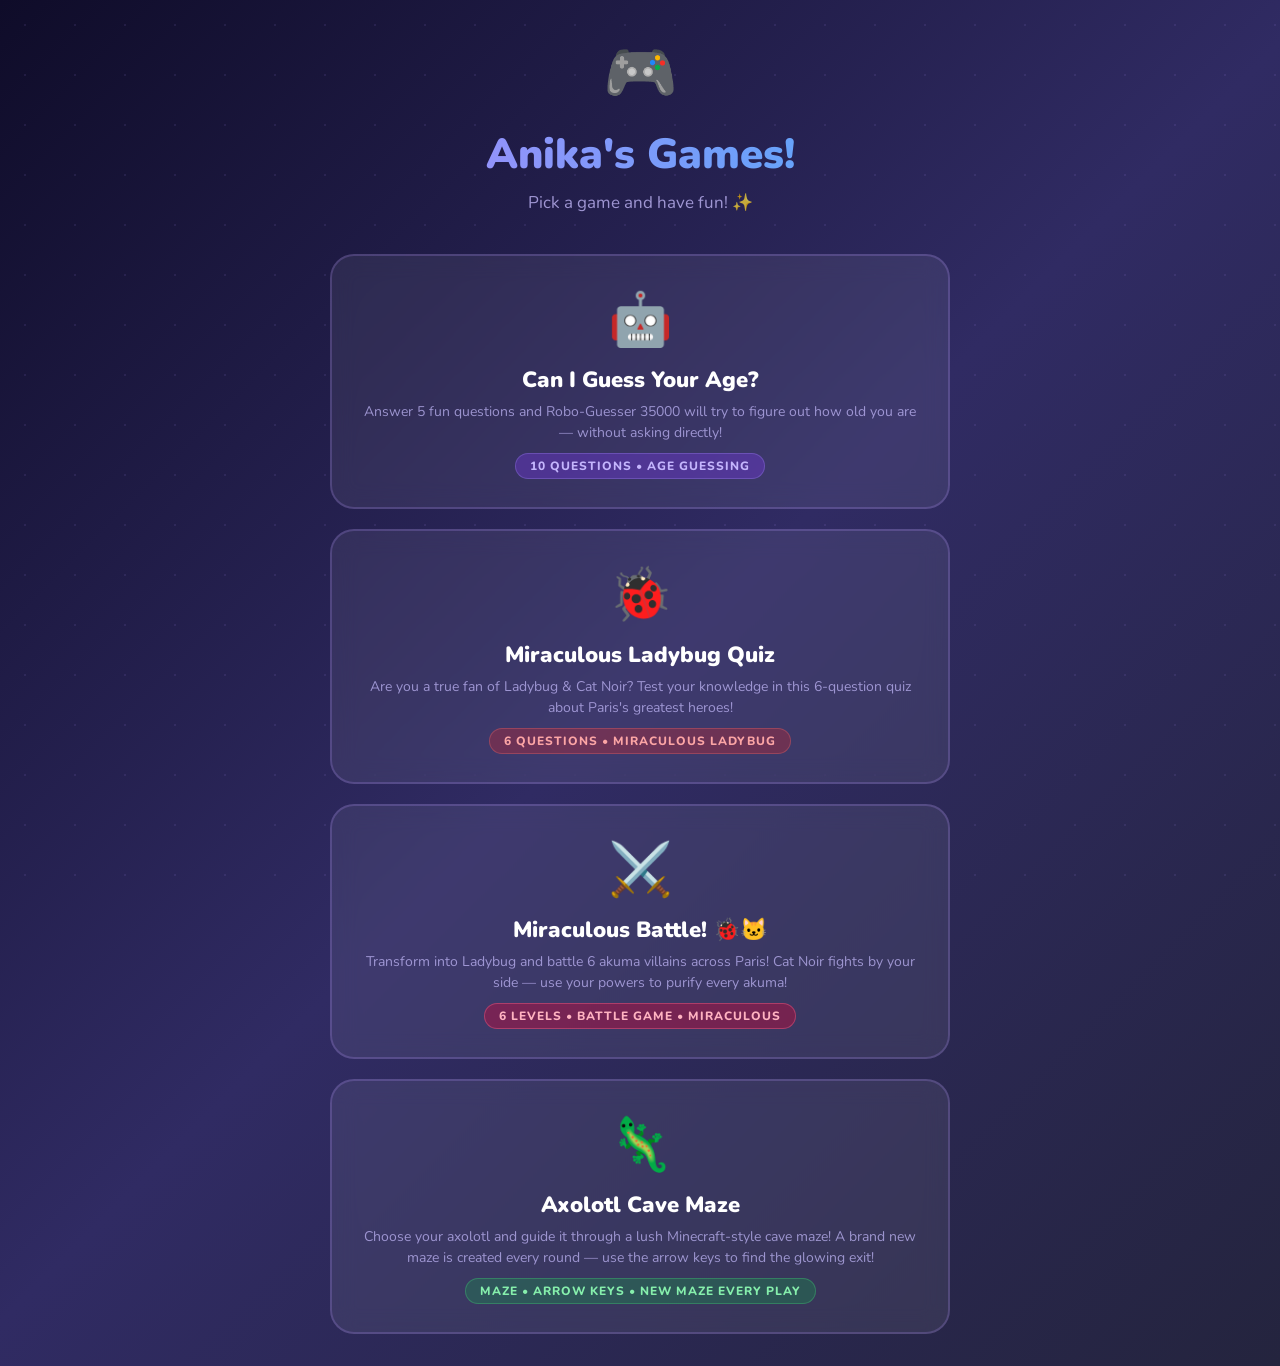
==== index.html @ 188d5bda "update" ====
<!DOCTYPE html>
<html lang="en">
<head>
  <meta charset="UTF-8" />
  <meta name="viewport" content="width=device-width, initial-scale=1.0" />
  <title>🎮 Apps by Anika</title>
  <style>
    @import url('https://fonts.googleapis.com/css2?family=Nunito:wght@400;700;900&display=swap');
    * { box-sizing: border-box; margin: 0; padding: 0; }
    body {
      font-family: 'Nunito', sans-serif;
      min-height: 100vh;
      background: linear-gradient(135deg, #0f0c29, #302b63, #24243e);
      display: flex; align-items: center; justify-content: center;
      padding: 32px 16px;
    }
    body::before {
      content: '';
      position: fixed; inset: 0;
      background-image: radial-gradient(circle, rgba(180,150,255,0.1) 1px, transparent 1px);
      background-size: 50px 50px;
      pointer-events: none; z-index: 0;
    }
    .container { position: relative; z-index: 1; width: 100%; max-width: 620px; text-align: center; }
    .title { font-size: 42px; font-weight: 900;
      background: linear-gradient(90deg, #a78bfa, #60a5fa, #f472b6, #a78bfa);
      background-size: 250%; -webkit-background-clip: text; -webkit-text-fill-color: transparent;
      animation: shimmer 4s linear infinite; margin-bottom: 8px; }
    .sub { font-size: 17px; color: rgba(200,190,255,0.75); margin-bottom: 40px; }
    .games { display: grid; gap: 20px; }
    .game-card {
      background: rgba(255,255,255,0.07); backdrop-filter: blur(12px);
      border: 2px solid rgba(180,150,255,0.22); border-radius: 24px;
      padding: 28px 28px; text-decoration: none;
      transition: transform 0.18s, box-shadow 0.18s;
      display: block;
    }
    .game-card:hover { transform: translateY(-4px); box-shadow: 0 12px 40px rgba(124,58,237,0.4); }
    .game-icon { font-size: 52px; display: block; margin-bottom: 10px; }
    .game-title { font-size: 22px; font-weight: 900; color: white; margin-bottom: 6px; }
    .game-desc { font-size: 14px; color: rgba(200,190,255,0.7); line-height: 1.5; }
    .badge {
      display: inline-block; margin-top: 10px;
      padding: 4px 14px; border-radius: 20px;
      font-size: 12px; font-weight: 800; letter-spacing: 1px;
    }
    .badge-purple { background: rgba(124,58,237,0.35); color: #c4b5fd; border: 1px solid rgba(167,139,250,0.3); }
    .badge-red    { background: rgba(220,38,38,0.3);   color: #fca5a5; border: 1px solid rgba(248,113,113,0.3); }
    .badge-pink   { background: rgba(230,0,50,0.35);   color: #ffb3c1; border: 1px solid rgba(255,100,140,0.4); }
    .badge-green  { background: rgba(22,163,74,0.3);   color: #86efac; border: 1px solid rgba(74,222,128,0.3); }
    @keyframes shimmer { from{background-position:0%} to{background-position:250%} }
  </style>
</head>
<body>
<div class="container">
  <div style="font-size:60px;margin-bottom:12px">🎮</div>
  <div class="title">Anika's Games!</div>
  <p class="sub">Pick a game and have fun! ✨</p>
  <div class="games">
    <a href="age_guesser.html" class="game-card">
      <span class="game-icon">🤖</span>
      <div class="game-title">Can I Guess Your Age?</div>
      <div class="game-desc">Answer 5 fun questions and Robo-Guesser 35000 will try to figure out how old you are — without asking directly!</div>
      <span class="badge badge-purple">10 QUESTIONS • AGE GUESSING</span>
    </a>
    <a href="miraculous_ladybug_quiz.html" class="game-card">
      <span class="game-icon">🐞</span>
      <div class="game-title">Miraculous Ladybug Quiz</div>
      <div class="game-desc">Are you a true fan of Ladybug & Cat Noir? Test your knowledge in this 6-question quiz about Paris's greatest heroes!</div>
      <span class="badge badge-red">6 QUESTIONS • MIRACULOUS LADYBUG</span>
    </a>
    <a href="miraculous_battle.html" class="game-card">
      <span class="game-icon">⚔️</span>
      <div class="game-title">Miraculous Battle! 🐞🐱</div>
      <div class="game-desc">Transform into Ladybug and battle 6 akuma villains across Paris! Cat Noir fights by your side — use your powers to purify every akuma!</div>
      <span class="badge badge-pink">6 LEVELS • BATTLE GAME • MIRACULOUS</span>
    </a>
    <a href="axolotl-maze/index.html" class="game-card">
      <span class="game-icon">🦎</span>
      <div class="game-title">Axolotl Cave Maze</div>
      <div class="game-desc">Choose your axolotl and guide it through a lush Minecraft-style cave maze! A brand new maze is created every round — use the arrow keys to find the glowing exit!</div>
      <span class="badge badge-green">MAZE • ARROW KEYS • NEW MAZE EVERY PLAY</span>
    </a>
  </div>
</div>
</body>
</html>
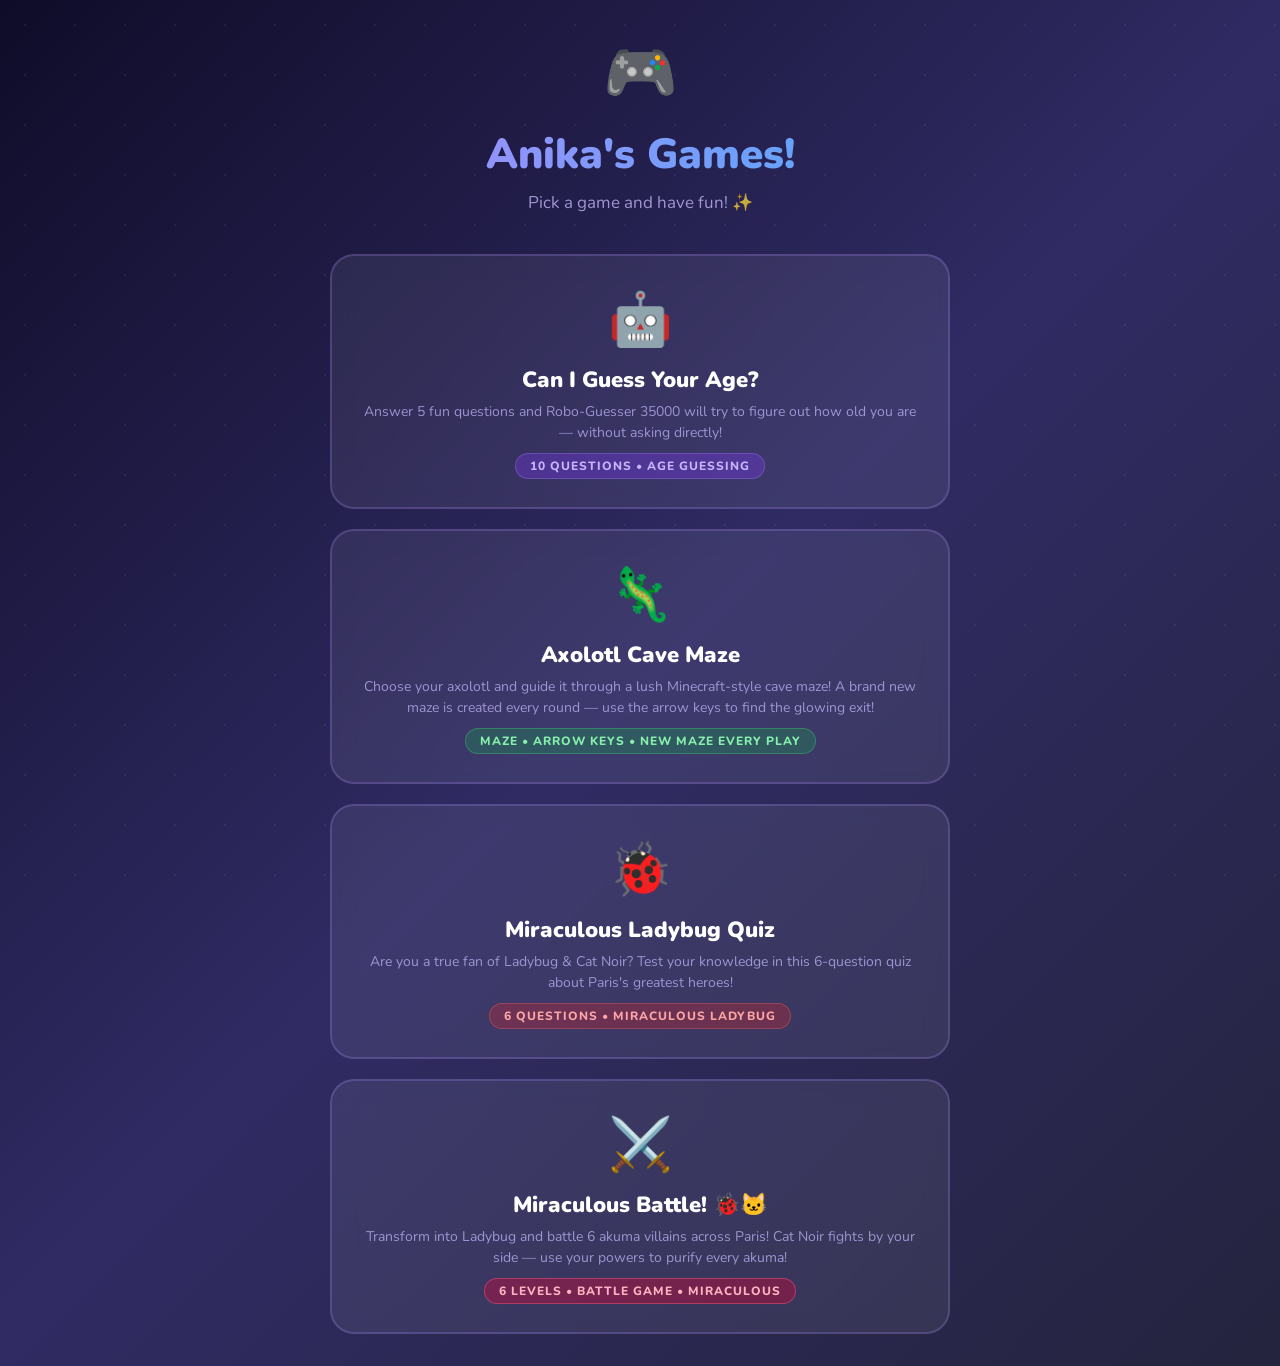
==== commit eda3369e: "update" ====
--- a/index.html
+++ b/index.html
@@ -63,6 +63,12 @@
       <div class="game-desc">Answer 5 fun questions and Robo-Guesser 35000 will try to figure out how old you are — without asking directly!</div>
       <span class="badge badge-purple">10 QUESTIONS • AGE GUESSING</span>
     </a>
+    <a href="axolotl-maze/index.html" class="game-card">
+      <span class="game-icon">🦎</span>
+      <div class="game-title">Axolotl Cave Maze</div>
+      <div class="game-desc">Choose your axolotl and guide it through a lush Minecraft-style cave maze! A brand new maze is created every round — use the arrow keys to find the glowing exit!</div>
+      <span class="badge badge-green">MAZE • ARROW KEYS • NEW MAZE EVERY PLAY</span>
+    </a>
     <a href="miraculous_ladybug_quiz.html" class="game-card">
       <span class="game-icon">🐞</span>
       <div class="game-title">Miraculous Ladybug Quiz</div>
@@ -75,12 +81,7 @@
       <div class="game-desc">Transform into Ladybug and battle 6 akuma villains across Paris! Cat Noir fights by your side — use your powers to purify every akuma!</div>
       <span class="badge badge-pink">6 LEVELS • BATTLE GAME • MIRACULOUS</span>
     </a>
-    <a href="axolotl-maze/index.html" class="game-card">
-      <span class="game-icon">🦎</span>
-      <div class="game-title">Axolotl Cave Maze</div>
-      <div class="game-desc">Choose your axolotl and guide it through a lush Minecraft-style cave maze! A brand new maze is created every round — use the arrow keys to find the glowing exit!</div>
-      <span class="badge badge-green">MAZE • ARROW KEYS • NEW MAZE EVERY PLAY</span>
-    </a>
+  
   </div>
 </div>
 </body>
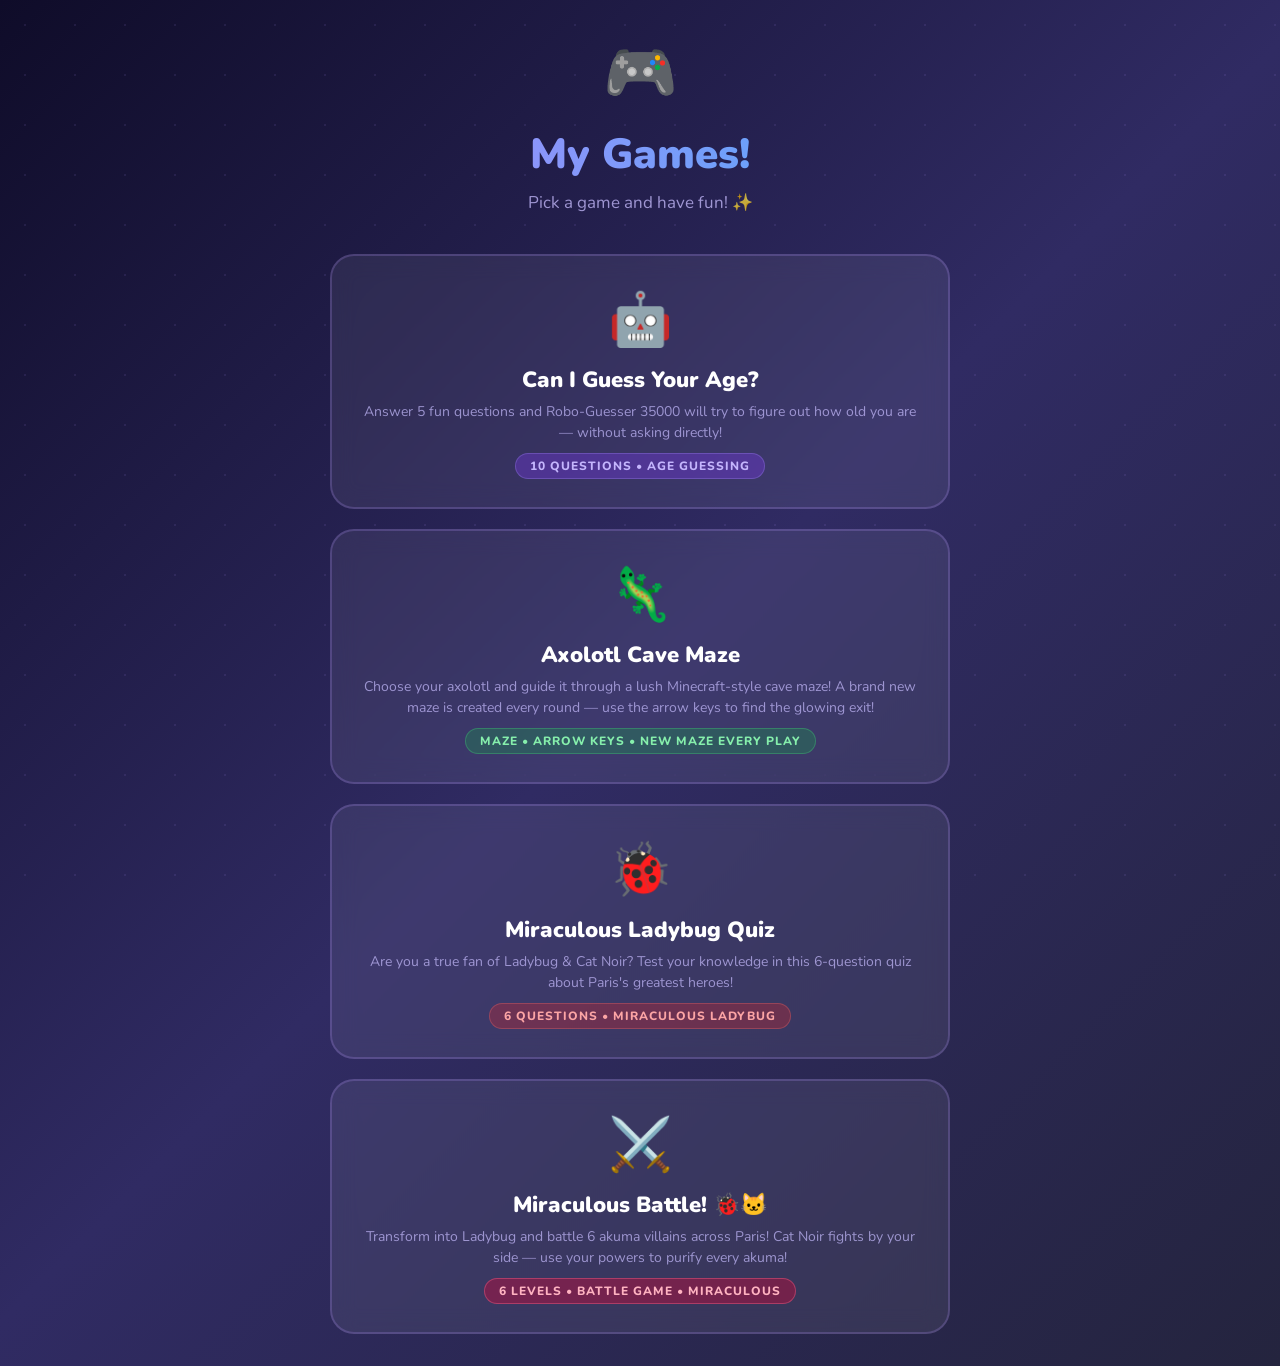
==== commit 2e5a0fe4: "Update index.html" ====
--- a/index.html
+++ b/index.html
@@ -3,7 +3,7 @@
 <head>
   <meta charset="UTF-8" />
   <meta name="viewport" content="width=device-width, initial-scale=1.0" />
-  <title>🎮 Apps by Anika</title>
+  <title>🎮 My Apps</title>
   <style>
     @import url('https://fonts.googleapis.com/css2?family=Nunito:wght@400;700;900&display=swap');
     * { box-sizing: border-box; margin: 0; padding: 0; }
@@ -54,7 +54,7 @@
 <body>
 <div class="container">
   <div style="font-size:60px;margin-bottom:12px">🎮</div>
-  <div class="title">Anika's Games!</div>
+  <div class="title">My Games!</div>
   <p class="sub">Pick a game and have fun! ✨</p>
   <div class="games">
     <a href="age_guesser.html" class="game-card">
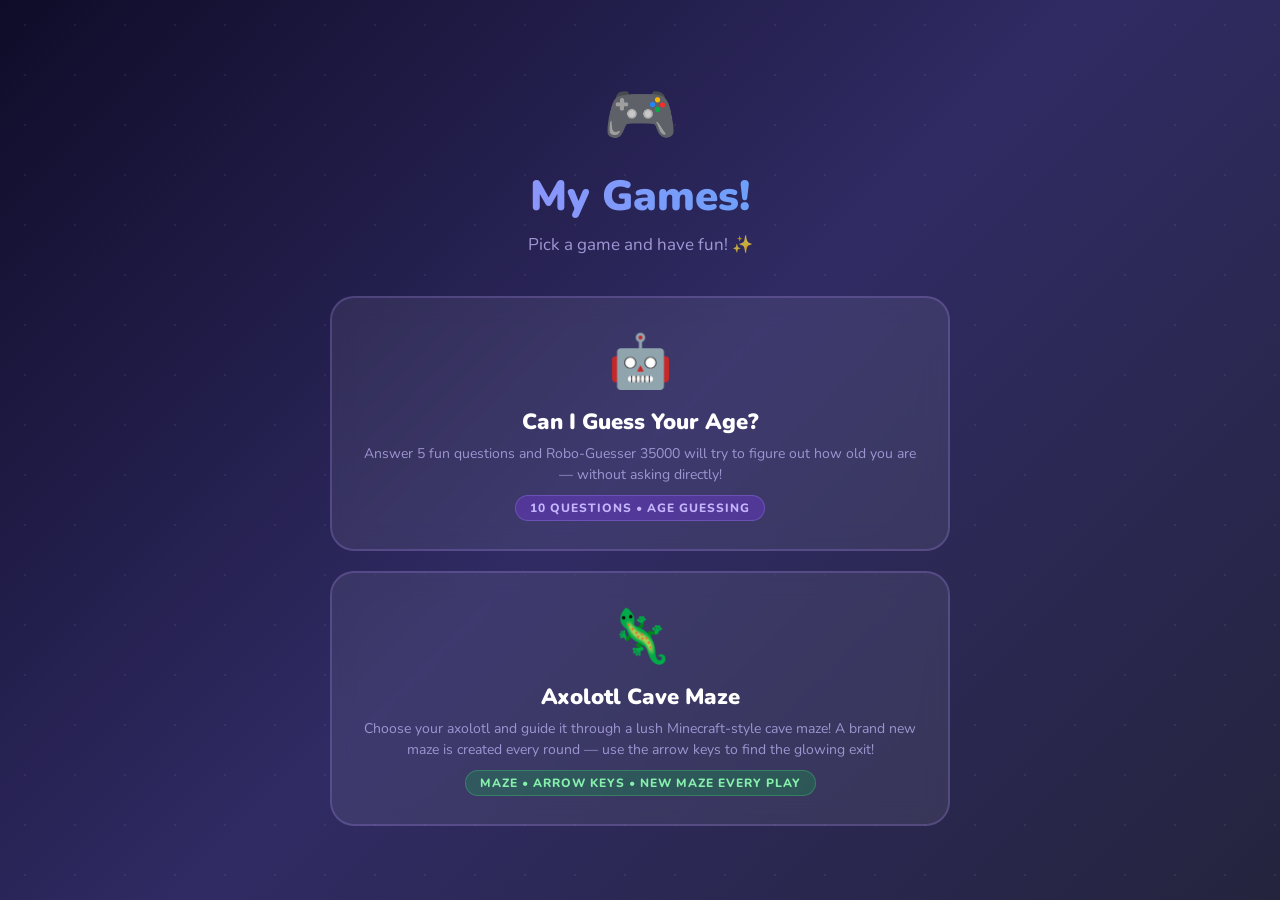
==== commit a1143c32: "update" ====
--- a/index.html
+++ b/index.html
@@ -69,19 +69,6 @@
       <div class="game-desc">Choose your axolotl and guide it through a lush Minecraft-style cave maze! A brand new maze is created every round — use the arrow keys to find the glowing exit!</div>
       <span class="badge badge-green">MAZE • ARROW KEYS • NEW MAZE EVERY PLAY</span>
     </a>
-    <a href="miraculous_ladybug_quiz.html" class="game-card">
-      <span class="game-icon">🐞</span>
-      <div class="game-title">Miraculous Ladybug Quiz</div>
-      <div class="game-desc">Are you a true fan of Ladybug & Cat Noir? Test your knowledge in this 6-question quiz about Paris's greatest heroes!</div>
-      <span class="badge badge-red">6 QUESTIONS • MIRACULOUS LADYBUG</span>
-    </a>
-    <a href="miraculous_battle.html" class="game-card">
-      <span class="game-icon">⚔️</span>
-      <div class="game-title">Miraculous Battle! 🐞🐱</div>
-      <div class="game-desc">Transform into Ladybug and battle 6 akuma villains across Paris! Cat Noir fights by your side — use your powers to purify every akuma!</div>
-      <span class="badge badge-pink">6 LEVELS • BATTLE GAME • MIRACULOUS</span>
-    </a>
-  
   </div>
 </div>
 </body>
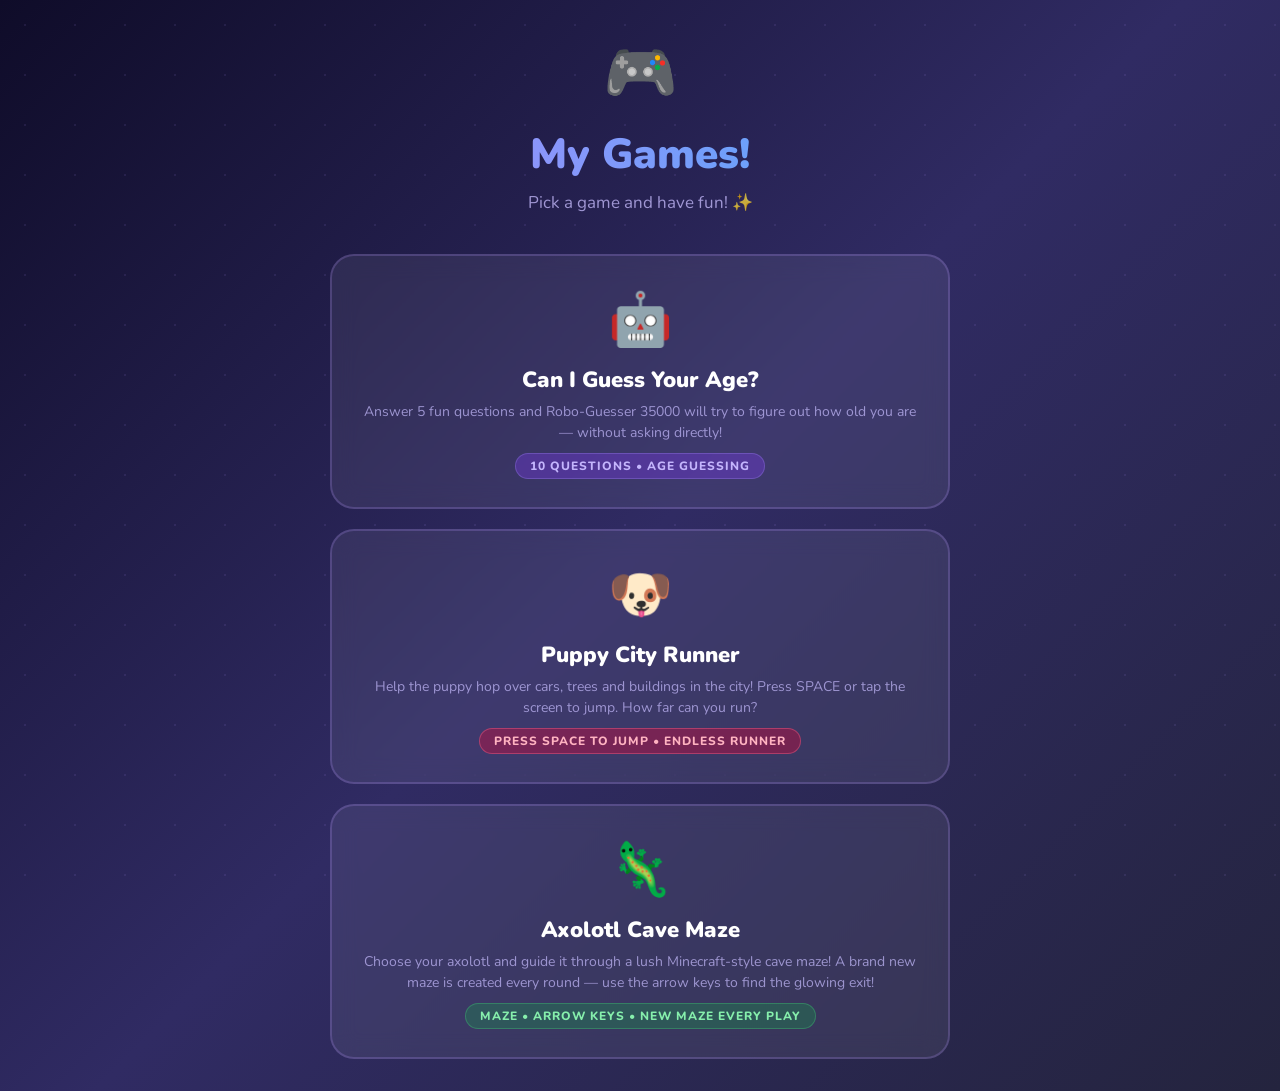
==== commit c193f86b: "update" ====
--- a/index.html
+++ b/index.html
@@ -63,6 +63,12 @@
       <div class="game-desc">Answer 5 fun questions and Robo-Guesser 35000 will try to figure out how old you are — without asking directly!</div>
       <span class="badge badge-purple">10 QUESTIONS • AGE GUESSING</span>
     </a>
+    <a href="puppy-runner.html" class="game-card">
+      <span class="game-icon">🐶</span>
+      <div class="game-title">Puppy City Runner</div>
+      <div class="game-desc">Help the puppy hop over cars, trees and buildings in the city! Press SPACE or tap the screen to jump. How far can you run?</div>
+      <span class="badge badge-pink">PRESS SPACE TO JUMP • ENDLESS RUNNER</span>
+    </a>
     <a href="axolotl-maze/index.html" class="game-card">
       <span class="game-icon">🦎</span>
       <div class="game-title">Axolotl Cave Maze</div>
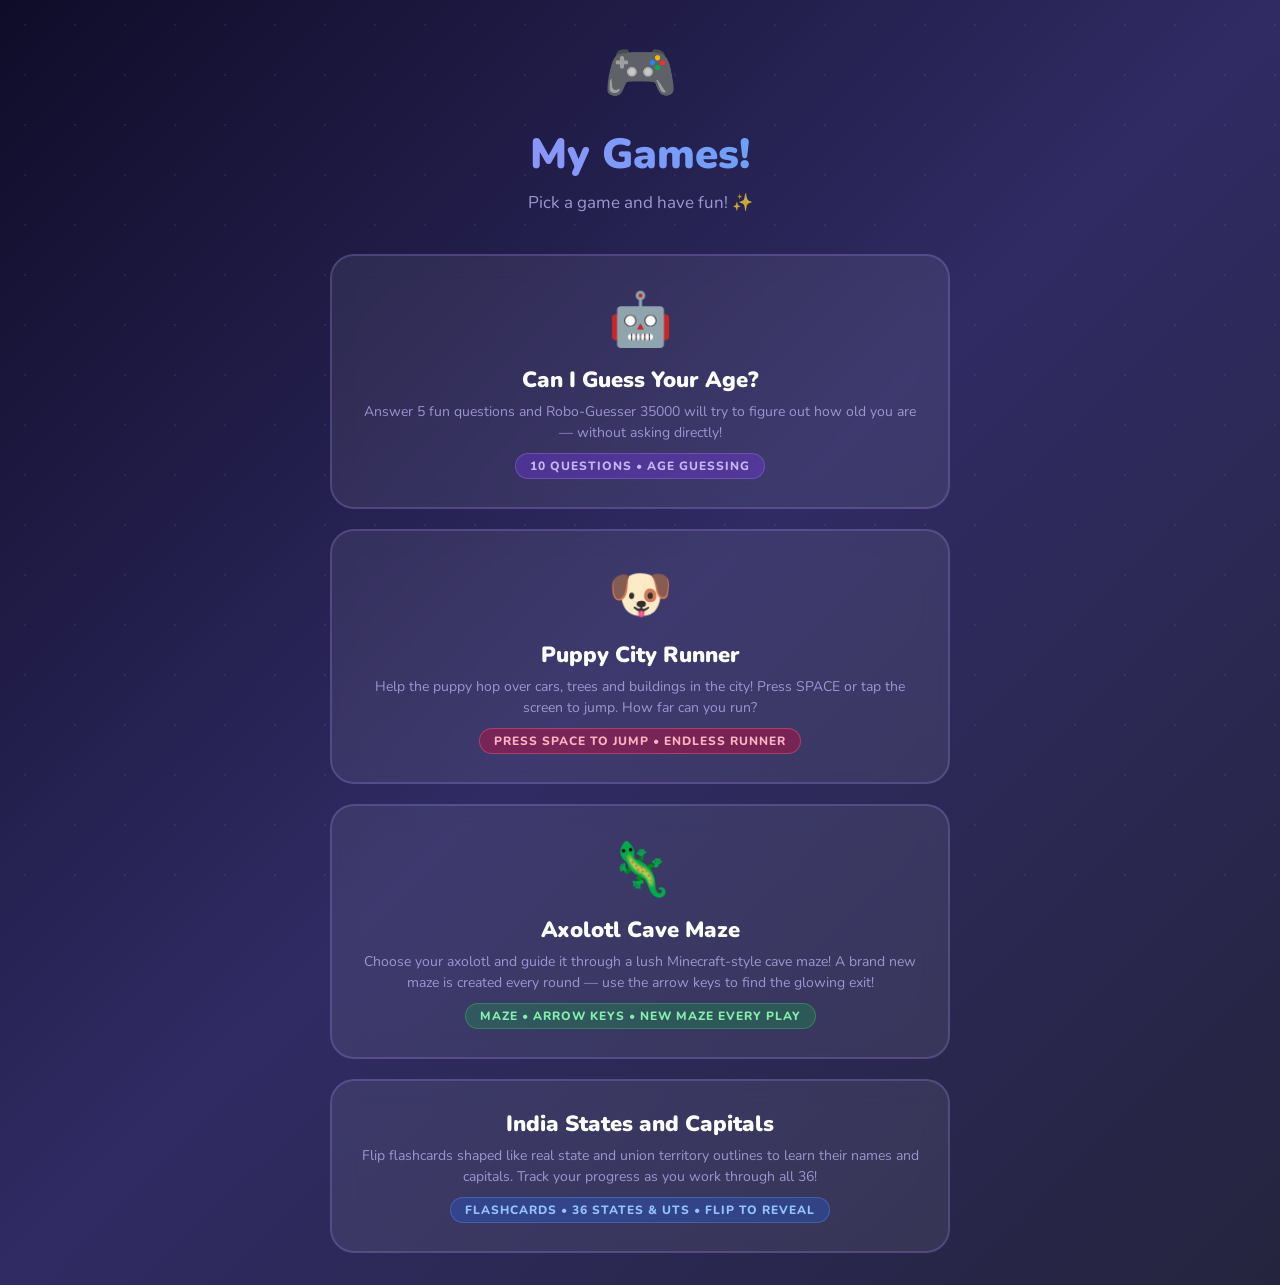
==== commit 6dc73df3: "update" ====
--- a/index.html
+++ b/index.html
@@ -48,6 +48,7 @@
     .badge-red    { background: rgba(220,38,38,0.3);   color: #fca5a5; border: 1px solid rgba(248,113,113,0.3); }
     .badge-pink   { background: rgba(230,0,50,0.35);   color: #ffb3c1; border: 1px solid rgba(255,100,140,0.4); }
     .badge-green  { background: rgba(22,163,74,0.3);   color: #86efac; border: 1px solid rgba(74,222,128,0.3); }
+    .badge-blue   { background: rgba(37,99,235,0.3);   color: #93c5fd; border: 1px solid rgba(96,165,250,0.3); }
     @keyframes shimmer { from{background-position:0%} to{background-position:250%} }
   </style>
 </head>
@@ -75,6 +76,11 @@
       <div class="game-desc">Choose your axolotl and guide it through a lush Minecraft-style cave maze! A brand new maze is created every round — use the arrow keys to find the glowing exit!</div>
       <span class="badge badge-green">MAZE • ARROW KEYS • NEW MAZE EVERY PLAY</span>
     </a>
+    <a href="india-states-capitals/index.html" class="game-card">
+      <div class="game-title">India States and Capitals</div>
+      <div class="game-desc">Flip flashcards shaped like real state and union territory outlines to learn their names and capitals. Track your progress as you work through all 36!</div>
+      <span class="badge badge-blue">FLASHCARDS • 36 STATES & UTS • FLIP TO REVEAL</span>
+    </a>
   </div>
 </div>
 </body>
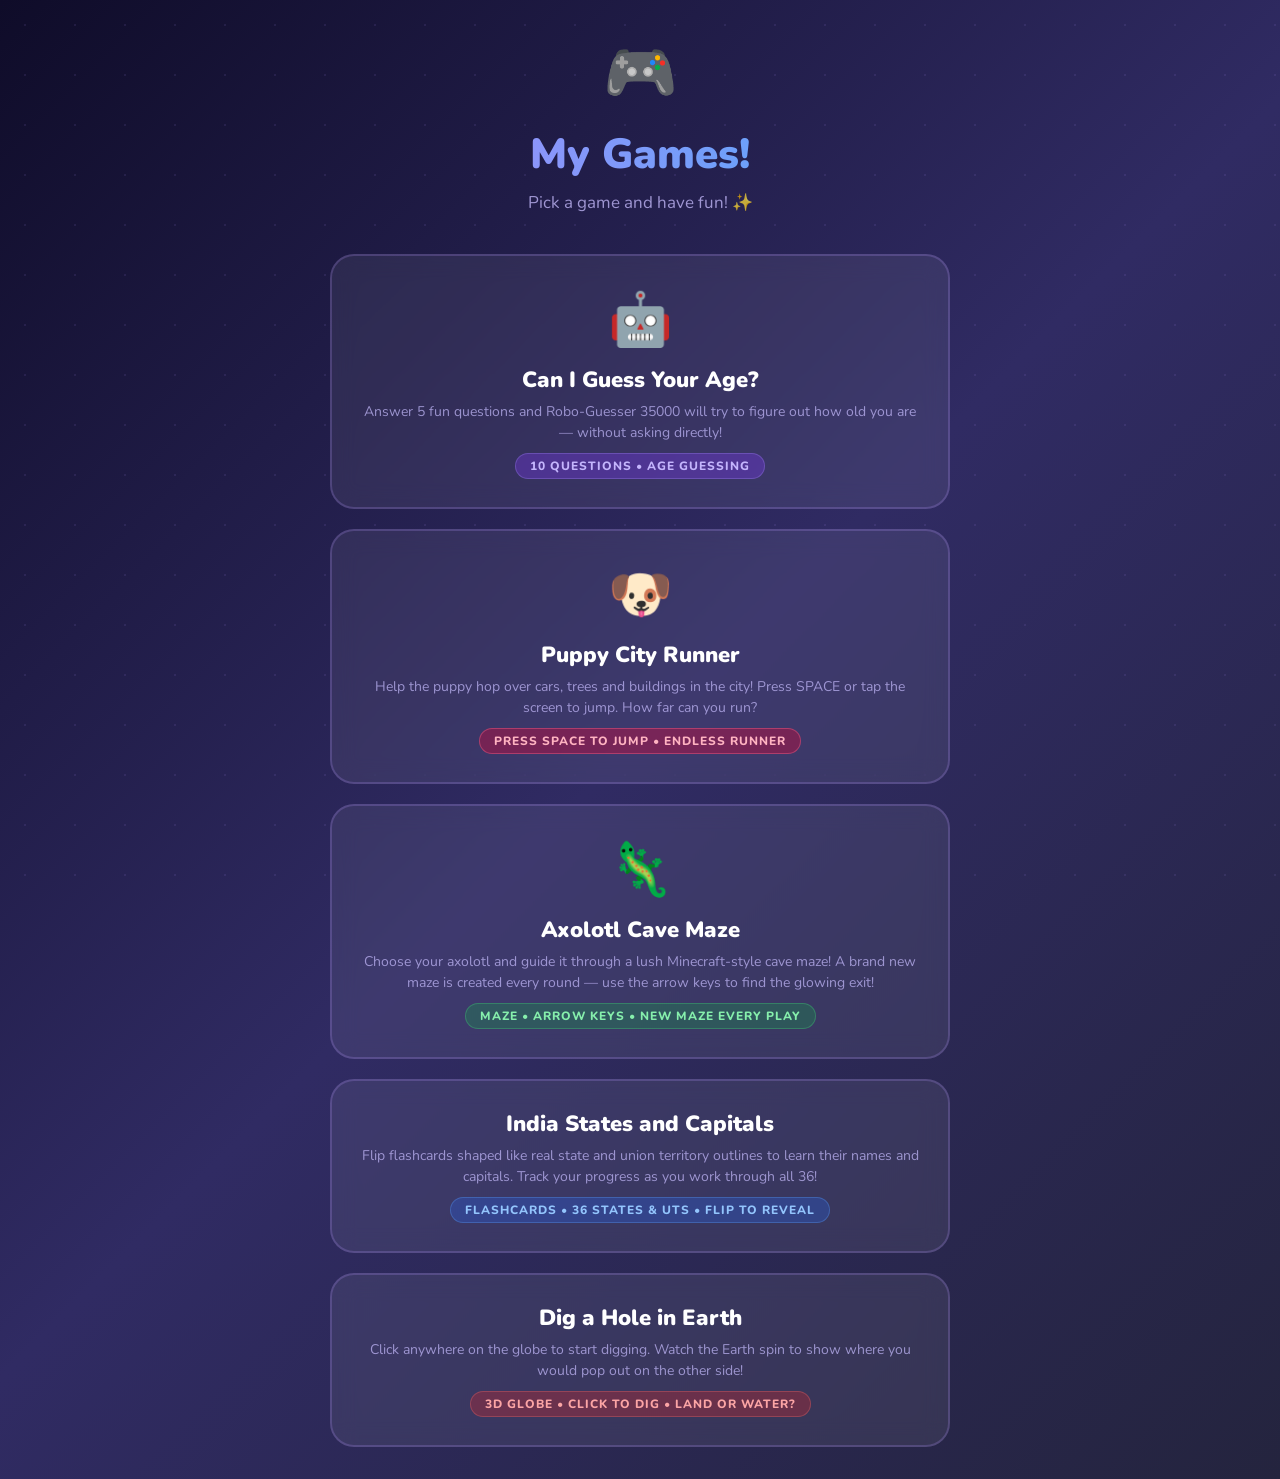
==== commit 29c8d258: "Add Dig a Hole in Earth app Click a globe to drop a pin, then spin to the antipode and show whether " ====
--- a/index.html
+++ b/index.html
@@ -81,6 +81,11 @@
       <div class="game-desc">Flip flashcards shaped like real state and union territory outlines to learn their names and capitals. Track your progress as you work through all 36!</div>
       <span class="badge badge-blue">FLASHCARDS • 36 STATES & UTS • FLIP TO REVEAL</span>
     </a>
+    <a href="dig-a-hole/index.html" class="game-card">
+      <div class="game-title">Dig a Hole in Earth</div>
+      <div class="game-desc">Click anywhere on the globe to start digging. Watch the Earth spin to show where you would pop out on the other side!</div>
+      <span class="badge badge-red">3D GLOBE • CLICK TO DIG • LAND OR WATER?</span>
+    </a>
   </div>
 </div>
 </body>
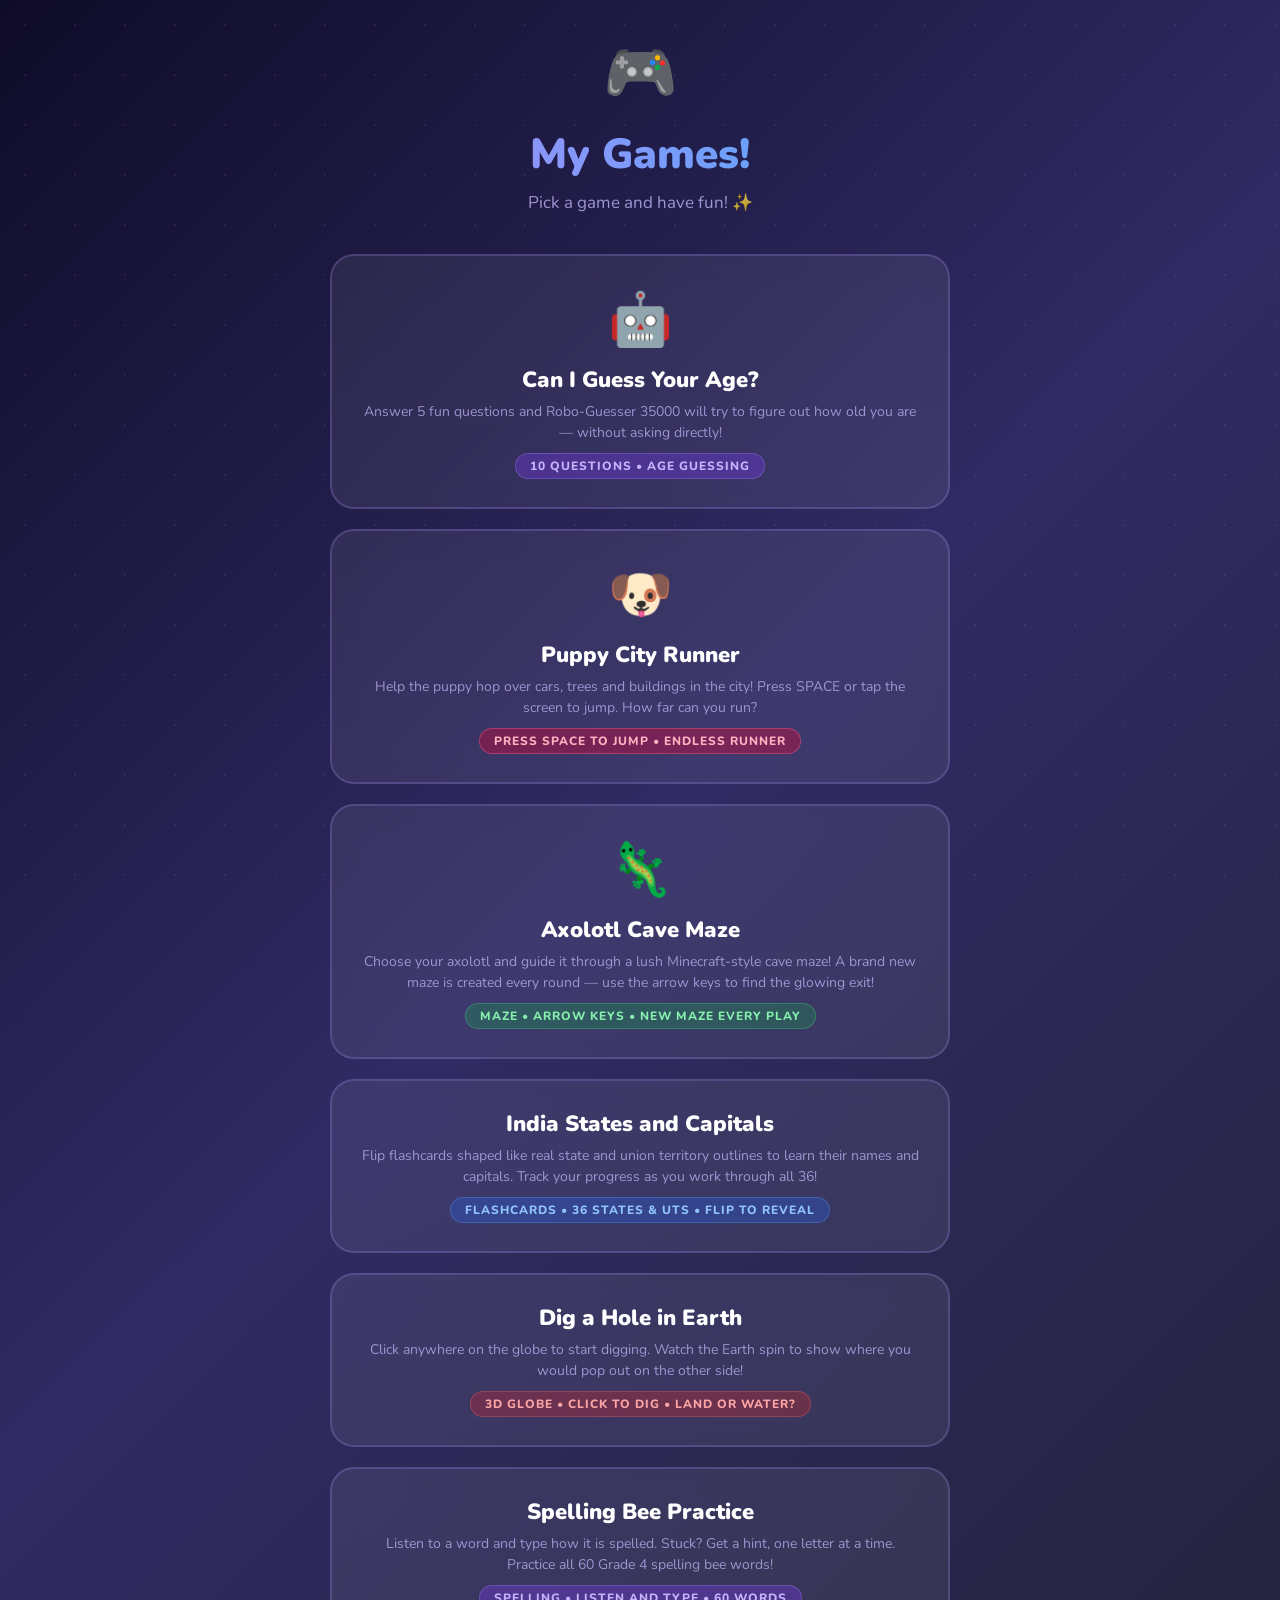
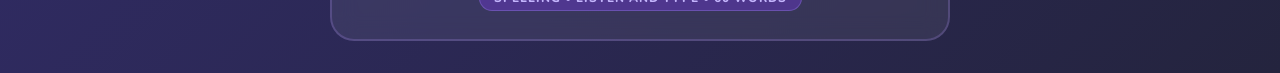
==== commit 2b74bcf0: "Add Spelling Bee Practice app Co-Authored-By: Claude Opus 5.5 <noreply@anthropic.com>" ====
--- a/index.html
+++ b/index.html
@@ -86,6 +86,11 @@
       <div class="game-desc">Click anywhere on the globe to start digging. Watch the Earth spin to show where you would pop out on the other side!</div>
       <span class="badge badge-red">3D GLOBE • CLICK TO DIG • LAND OR WATER?</span>
     </a>
+    <a href="spelling-bee/index.html" class="game-card">
+      <div class="game-title">Spelling Bee Practice</div>
+      <div class="game-desc">Listen to a word and type how it is spelled. Stuck? Get a hint, one letter at a time. Practice all 60 Grade 4 spelling bee words!</div>
+      <span class="badge badge-purple">SPELLING • LISTEN AND TYPE • 60 WORDS</span>
+    </a>
   </div>
 </div>
 </body>
